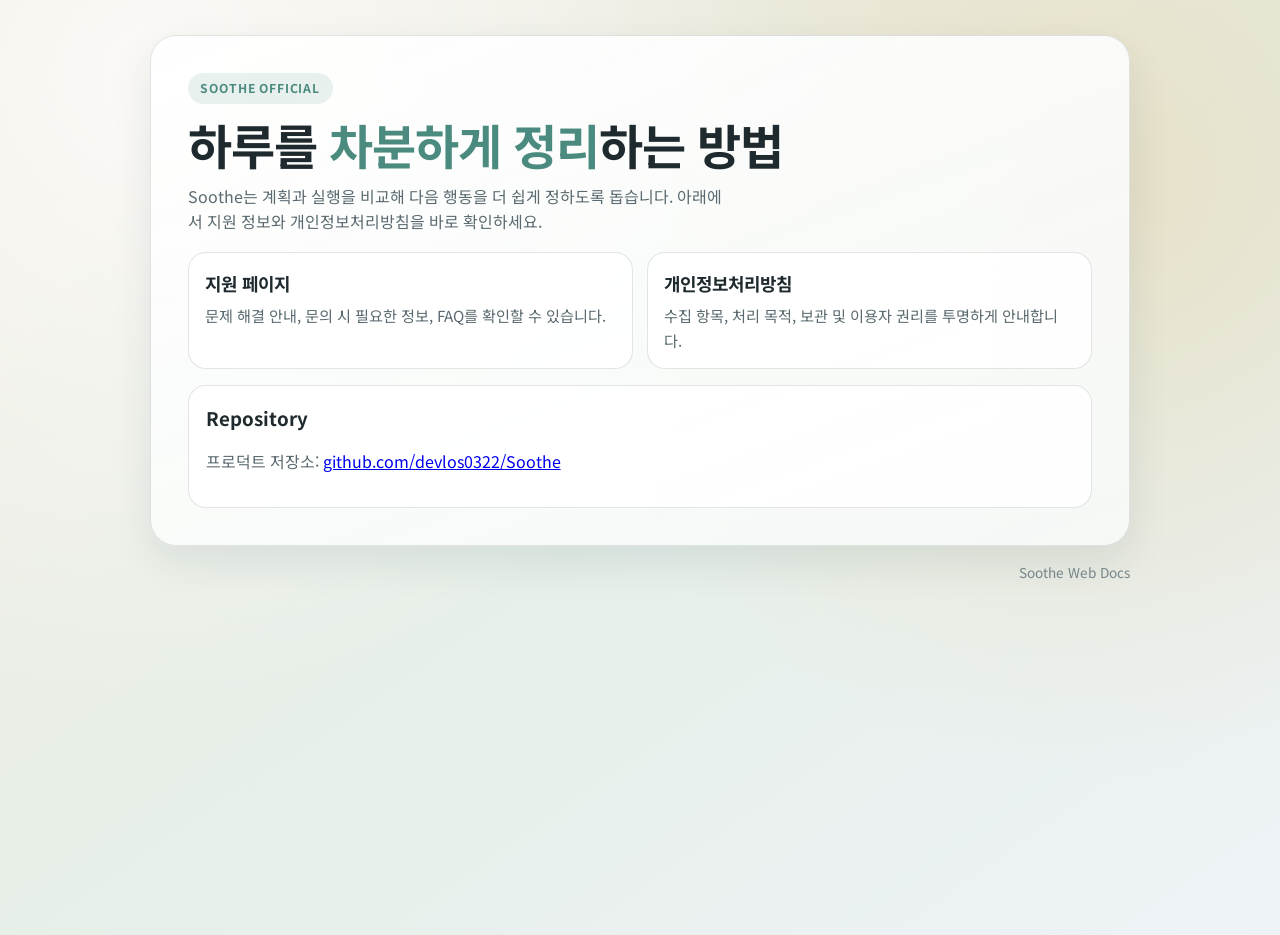
==== index.html @ 37e046bf "공개 웹페이지를 브랜드 톤에 맞춘 반응형 디자인으로 개선" ====
<!doctype html>
<html lang="ko">
<head>
  <meta charset="utf-8">
  <meta name="viewport" content="width=device-width, initial-scale=1">
  <title>Soothe 안내</title>
  <meta name="description" content="Soothe 공식 안내 페이지. 지원과 개인정보처리방침 바로가기.">
  <link rel="preconnect" href="https://fonts.googleapis.com">
  <link rel="preconnect" href="https://fonts.gstatic.com" crossorigin>
  <link href="https://fonts.googleapis.com/css2?family=Noto+Sans+KR:wght@400;500;600;700;800&display=swap" rel="stylesheet">
  <link rel="stylesheet" href="styles.css">
</head>
<body>
  <main class="shell">
    <section class="hero">
      <span class="tag">Soothe Official</span>
      <h1>하루를 <span class="accent-mint">차분하게 정리</span>하는 방법</h1>
      <p class="lead">Soothe는 계획과 실행을 비교해 다음 행동을 더 쉽게 정하도록 돕습니다. 아래에서 지원 정보와 개인정보처리방침을 바로 확인하세요.</p>
      <div class="grid">
        <a class="card" href="support.html">
          <h2>지원 페이지</h2>
          <p>문제 해결 안내, 문의 시 필요한 정보, FAQ를 확인할 수 있습니다.</p>
        </a>
        <a class="card" href="privacy.html">
          <h2>개인정보처리방침</h2>
          <p>수집 항목, 처리 목적, 보관 및 이용자 권리를 투명하게 안내합니다.</p>
        </a>
      </div>
      <div class="section">
        <h3>Repository</h3>
        <p>프로덕트 저장소: <a href="https://github.com/devlos0322/Soothe">github.com/devlos0322/Soothe</a></p>
      </div>
    </section>
    <p class="footer">Soothe Web Docs</p>
  </main>
</body>
</html>
---- styles.css ----
:root {
  --bg: #f4efe6;
  --paper: rgba(255, 255, 255, 0.86);
  --ink: #1f2a2f;
  --muted: #5b6a70;
  --line: rgba(31, 42, 47, 0.12);
  --mint: #4b8a7f;
  --coral: #dd6e5c;
  --sand: #e6c58b;
}

* {
  box-sizing: border-box;
}

body {
  margin: 0;
  min-height: 100vh;
  color: var(--ink);
  background:
    radial-gradient(circle at 12% 8%, rgba(255, 255, 255, 0.72) 0%, transparent 45%),
    radial-gradient(circle at 88% 20%, rgba(230, 197, 139, 0.34) 0%, transparent 44%),
    linear-gradient(145deg, #f2ebe0 0%, #e6efe8 52%, #eef3f7 100%);
  font-family: "Pretendard", "Noto Sans KR", "Apple SD Gothic Neo", sans-serif;
  line-height: 1.6;
}

.shell {
  width: min(980px, calc(100% - 2rem));
  margin: 2.2rem auto 2.8rem;
}

.hero {
  background: linear-gradient(160deg, rgba(255, 255, 255, 0.92), rgba(246, 250, 248, 0.88));
  border: 1px solid var(--line);
  border-radius: 26px;
  box-shadow: 0 16px 42px rgba(16, 44, 50, 0.09);
  padding: 2rem;
}

.tag {
  display: inline-flex;
  gap: 0.4rem;
  align-items: center;
  font-size: 0.76rem;
  font-weight: 700;
  letter-spacing: 0.07em;
  text-transform: uppercase;
  color: var(--mint);
  background: rgba(75, 138, 127, 0.12);
  border-radius: 999px;
  padding: 0.35rem 0.78rem;
}

h1 {
  margin: 0.85rem 0 0;
  font-size: clamp(1.9rem, 5.4vw, 3rem);
  line-height: 1.15;
  letter-spacing: -0.02em;
}

.lead {
  margin-top: 0.7rem;
  color: var(--muted);
  max-width: 60ch;
}

.nav {
  display: flex;
  gap: 0.6rem;
  flex-wrap: wrap;
  margin-top: 1rem;
}

.pill {
  text-decoration: none;
  color: var(--ink);
  border: 1px solid var(--line);
  border-radius: 999px;
  padding: 0.42rem 0.92rem;
  font-weight: 600;
  background: rgba(255, 255, 255, 0.8);
}

.pill:hover {
  border-color: rgba(75, 138, 127, 0.42);
}

.grid {
  margin-top: 1.05rem;
  display: grid;
  gap: 0.9rem;
  grid-template-columns: repeat(auto-fit, minmax(220px, 1fr));
}

.card {
  text-decoration: none;
  color: inherit;
  background: var(--paper);
  border: 1px solid var(--line);
  border-radius: 18px;
  padding: 1rem;
  display: block;
}

.card h2 {
  margin: 0;
  font-size: 1.12rem;
}

.card p {
  margin: 0.38rem 0 0;
  color: var(--muted);
  font-size: 0.95rem;
}

.section {
  margin-top: 1rem;
  background: var(--paper);
  border-radius: 18px;
  border: 1px solid var(--line);
  padding: 1.05rem;
}

.section h2,
.section h3 {
  margin: 0;
}

.section p,
.section li {
  color: var(--muted);
}

.section ul {
  margin: 0.52rem 0 0;
  padding-left: 1.1rem;
}

.split {
  display: grid;
  gap: 0.9rem;
  grid-template-columns: 1fr;
  margin-top: 0.9rem;
}

.footer {
  margin-top: 1rem;
  text-align: right;
  color: #76858a;
  font-size: 0.85rem;
}

.accent-coral {
  color: var(--coral);
}

.accent-mint {
  color: var(--mint);
}

@media (min-width: 800px) {
  .hero {
    padding: 2.3rem;
  }

  .split {
    grid-template-columns: 1fr 1fr;
  }
}
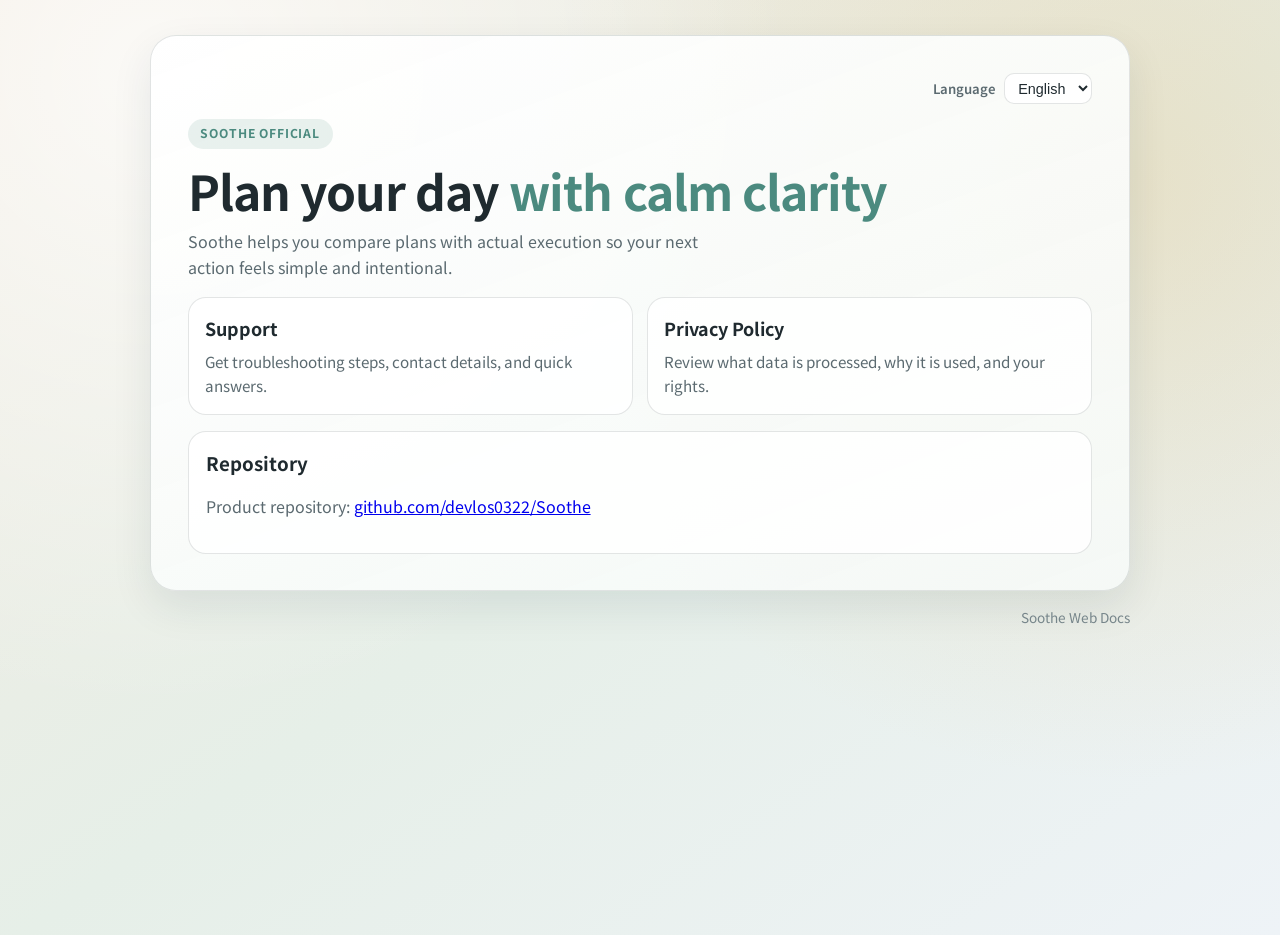
==== commit 1208be6c: "문의 채널을 이메일로 변경하고 한국어/영어/일본어/중국어 선택 기능을 추가" ====
--- a/index.html
+++ b/index.html
@@ -1,37 +1,47 @@
 <!doctype html>
-<html lang="ko">
+<html lang="en">
 <head>
   <meta charset="utf-8">
   <meta name="viewport" content="width=device-width, initial-scale=1">
-  <title>Soothe 안내</title>
-  <meta name="description" content="Soothe 공식 안내 페이지. 지원과 개인정보처리방침 바로가기.">
+  <title>Soothe Guide</title>
+  <meta name="description" content="Soothe official page with support and privacy policy links.">
   <link rel="preconnect" href="https://fonts.googleapis.com">
   <link rel="preconnect" href="https://fonts.gstatic.com" crossorigin>
   <link href="https://fonts.googleapis.com/css2?family=Noto+Sans+KR:wght@400;500;600;700;800&display=swap" rel="stylesheet">
   <link rel="stylesheet" href="styles.css">
 </head>
-<body>
+<body data-page="index">
   <main class="shell">
     <section class="hero">
-      <span class="tag">Soothe Official</span>
-      <h1>하루를 <span class="accent-mint">차분하게 정리</span>하는 방법</h1>
-      <p class="lead">Soothe는 계획과 실행을 비교해 다음 행동을 더 쉽게 정하도록 돕습니다. 아래에서 지원 정보와 개인정보처리방침을 바로 확인하세요.</p>
+      <div class="utility">
+        <label for="languageSelect" data-i18n="ui.language">Language</label>
+        <select id="languageSelect" class="lang-select" aria-label="Language selector">
+          <option value="en">English</option>
+          <option value="ko">한국어</option>
+          <option value="ja">日本語</option>
+          <option value="zh">中文</option>
+        </select>
+      </div>
+      <span class="tag" data-i18n="tag">Soothe Official</span>
+      <h1><span data-i18n="hero.title.pre">Plan your day</span> <span class="accent-mint" data-i18n="hero.title.accent">with calm clarity</span></h1>
+      <p class="lead" data-i18n="hero.lead">Soothe helps you compare plans with actual execution so your next action feels simple and intentional.</p>
       <div class="grid">
         <a class="card" href="support.html">
-          <h2>지원 페이지</h2>
-          <p>문제 해결 안내, 문의 시 필요한 정보, FAQ를 확인할 수 있습니다.</p>
+          <h2 data-i18n="card.support.title">Support</h2>
+          <p data-i18n="card.support.body">Get troubleshooting steps, contact details, and quick answers.</p>
         </a>
         <a class="card" href="privacy.html">
-          <h2>개인정보처리방침</h2>
-          <p>수집 항목, 처리 목적, 보관 및 이용자 권리를 투명하게 안내합니다.</p>
+          <h2 data-i18n="card.privacy.title">Privacy Policy</h2>
+          <p data-i18n="card.privacy.body">Review what data is processed, why it is used, and your rights.</p>
         </a>
       </div>
       <div class="section">
-        <h3>Repository</h3>
-        <p>프로덕트 저장소: <a href="https://github.com/devlos0322/Soothe">github.com/devlos0322/Soothe</a></p>
+        <h3 data-i18n="repo.title">Repository</h3>
+        <p><span data-i18n="repo.label">Product repository:</span> <a href="https://github.com/devlos0322/Soothe">github.com/devlos0322/Soothe</a></p>
       </div>
     </section>
-    <p class="footer">Soothe Web Docs</p>
+    <p class="footer" data-i18n="footer">Soothe Web Docs</p>
   </main>
+  <script src="i18n.js"></script>
 </body>
 </html>
--- a/styles.css
+++ b/styles.css
@@ -36,6 +36,29 @@
   border-radius: 26px;
   box-shadow: 0 16px 42px rgba(16, 44, 50, 0.09);
   padding: 2rem;
+}
+
+.utility {
+  display: flex;
+  justify-content: flex-end;
+  align-items: center;
+  gap: 0.55rem;
+  margin-bottom: 0.9rem;
+}
+
+.utility label {
+  font-size: 0.82rem;
+  color: var(--muted);
+  font-weight: 600;
+}
+
+.lang-select {
+  border: 1px solid var(--line);
+  border-radius: 10px;
+  background: rgba(255, 255, 255, 0.88);
+  color: var(--ink);
+  padding: 0.35rem 0.56rem;
+  font-size: 0.9rem;
 }
 
 .tag {
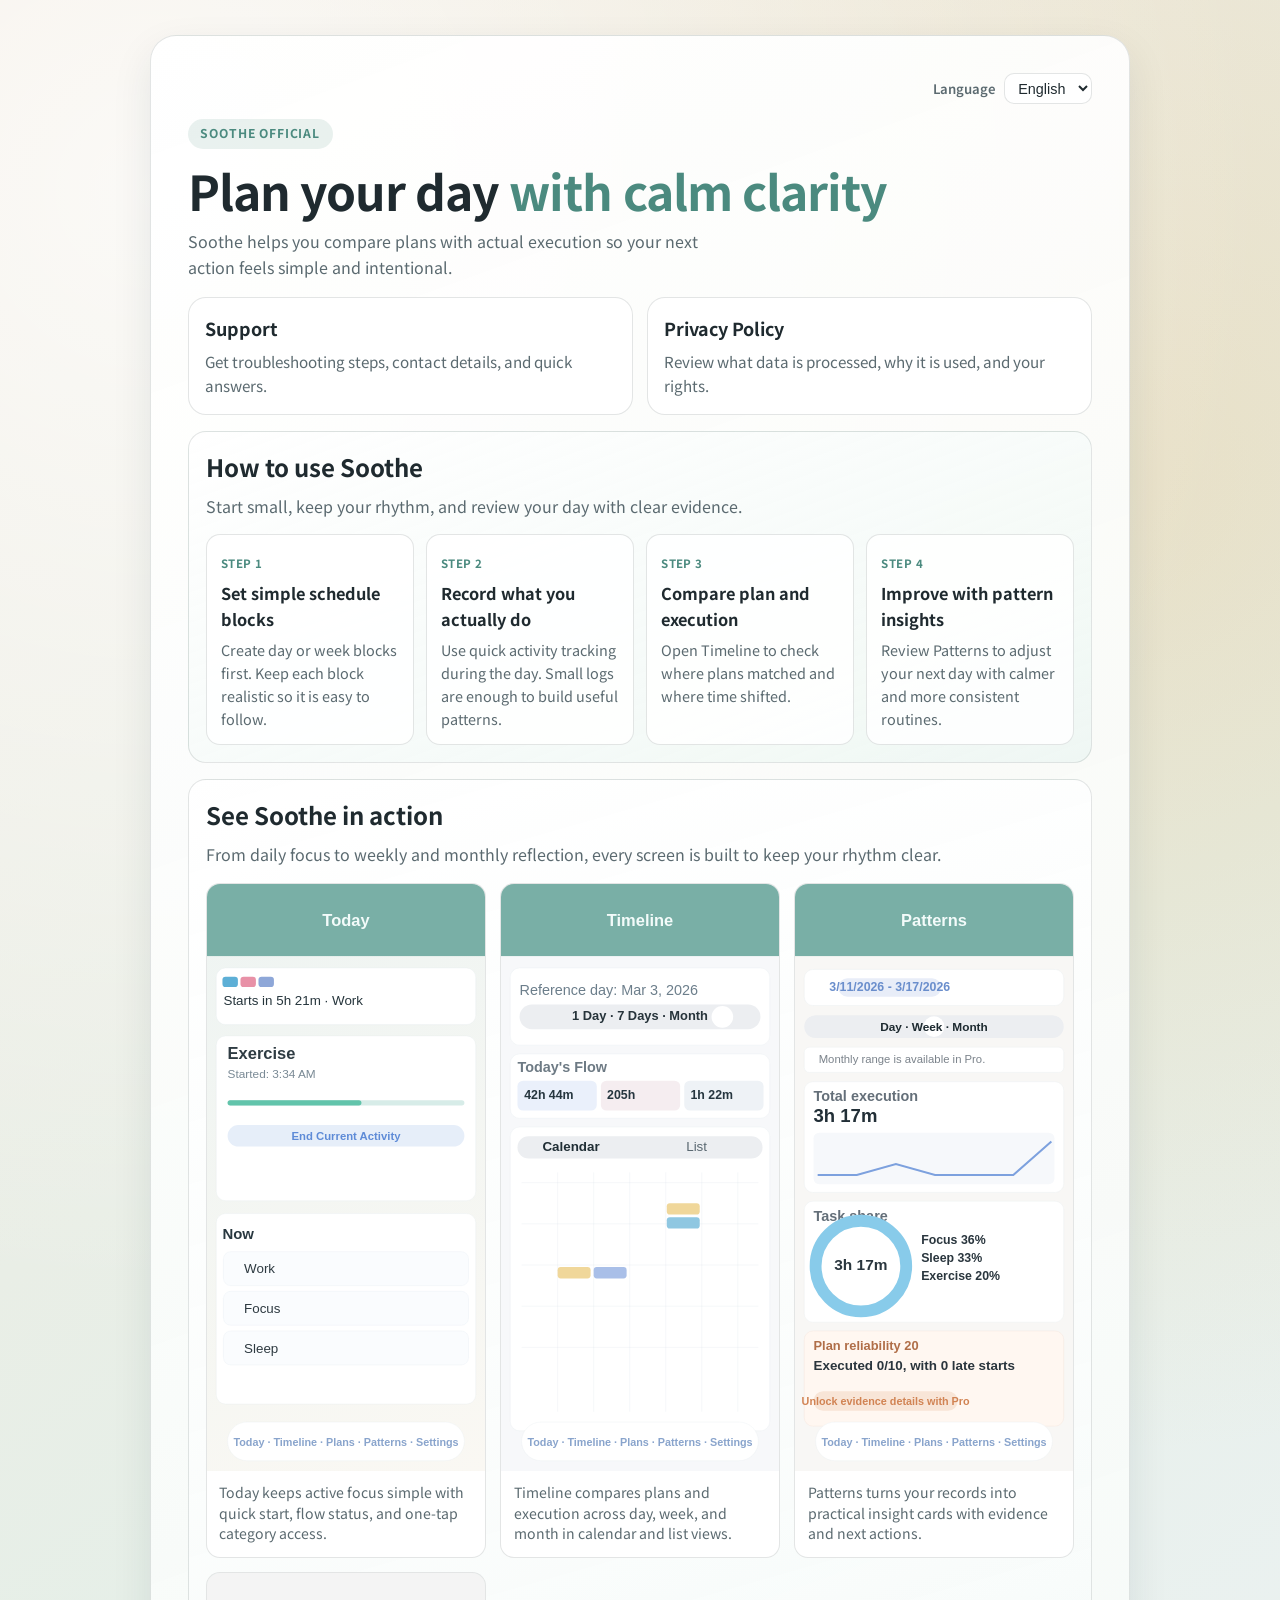
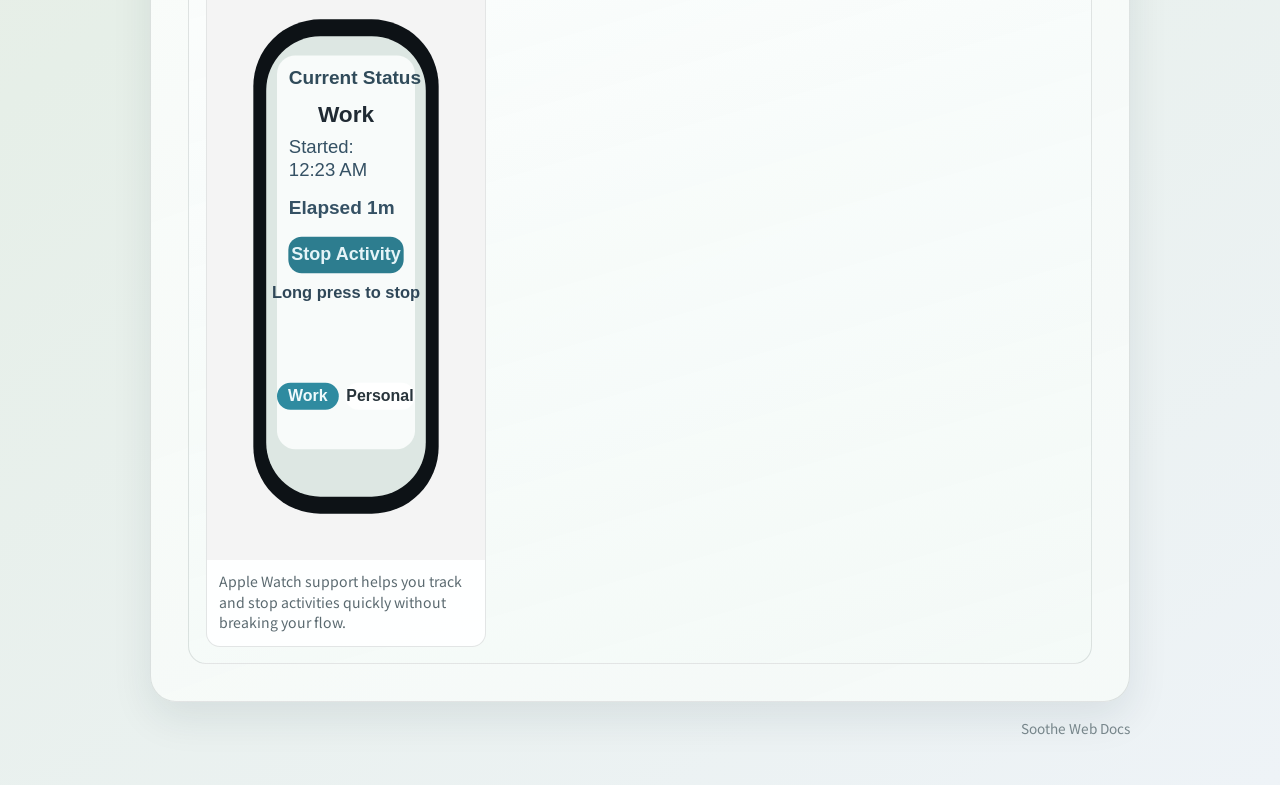
==== commit fa5c09a2: "마케팅 페이지에 사용 화면 쇼케이스와 지원 가이드를 추가하고 저장소 노출을 제거" ====
--- a/index.html
+++ b/index.html
@@ -35,10 +35,55 @@
           <p data-i18n="card.privacy.body">Review what data is processed, why it is used, and your rights.</p>
         </a>
       </div>
-      <div class="section">
-        <h3 data-i18n="repo.title">Repository</h3>
-        <p><span data-i18n="repo.label">Product repository:</span> <a href="https://github.com/devlos0322/Soothe">github.com/devlos0322/Soothe</a></p>
-      </div>
+      <section class="section howto">
+        <h2 data-i18n="usage.title">How to use Soothe</h2>
+        <p class="usage-lead" data-i18n="usage.lead">Start small, keep your rhythm, and review your day with clear evidence.</p>
+        <div class="usage-grid">
+          <article class="usage-step">
+            <span class="usage-index" data-i18n="usage.step1.index">Step 1</span>
+            <h3 data-i18n="usage.step1.title">Set simple schedule blocks</h3>
+            <p data-i18n="usage.step1.body">Create day or week blocks first. Keep each block realistic so it is easy to follow.</p>
+          </article>
+          <article class="usage-step">
+            <span class="usage-index" data-i18n="usage.step2.index">Step 2</span>
+            <h3 data-i18n="usage.step2.title">Record what you actually do</h3>
+            <p data-i18n="usage.step2.body">Use quick activity tracking during the day. Small logs are enough to build useful patterns.</p>
+          </article>
+          <article class="usage-step">
+            <span class="usage-index" data-i18n="usage.step3.index">Step 3</span>
+            <h3 data-i18n="usage.step3.title">Compare plan and execution</h3>
+            <p data-i18n="usage.step3.body">Open Timeline to check where plans matched and where time shifted.</p>
+          </article>
+          <article class="usage-step">
+            <span class="usage-index" data-i18n="usage.step4.index">Step 4</span>
+            <h3 data-i18n="usage.step4.title">Improve with pattern insights</h3>
+            <p data-i18n="usage.step4.body">Review Patterns to adjust your next day with calmer and more consistent routines.</p>
+          </article>
+        </div>
+      </section>
+
+      <section class="section showcase">
+        <h2 data-i18n="showcase.title">See Soothe in action</h2>
+        <p class="usage-lead" data-i18n="showcase.lead">From daily focus to weekly and monthly reflection, every screen is built to keep your rhythm clear.</p>
+        <div class="showcase-grid">
+          <figure class="shot">
+            <img src="assets/showcase-today.svg" alt="Soothe Today screen preview">
+            <figcaption data-i18n="showcase.today">Today keeps active focus simple with quick start, flow status, and one-tap category access.</figcaption>
+          </figure>
+          <figure class="shot">
+            <img src="assets/showcase-timeline.svg" alt="Soothe Timeline screen preview">
+            <figcaption data-i18n="showcase.timeline">Timeline compares plans and execution across day, week, and month in calendar and list views.</figcaption>
+          </figure>
+          <figure class="shot">
+            <img src="assets/showcase-patterns.svg" alt="Soothe Patterns screen preview">
+            <figcaption data-i18n="showcase.patterns">Patterns turns your records into practical insight cards with evidence and next actions.</figcaption>
+          </figure>
+          <figure class="shot">
+            <img src="assets/showcase-watch.svg" alt="Soothe Apple Watch screen preview">
+            <figcaption data-i18n="showcase.watch">Apple Watch support helps you track and stop activities quickly without breaking your flow.</figcaption>
+          </figure>
+        </div>
+      </section>
     </section>
     <p class="footer" data-i18n="footer">Soothe Web Docs</p>
   </main>
--- a/styles.css
+++ b/styles.css
@@ -160,6 +160,92 @@
   padding-left: 1.1rem;
 }
 
+.howto {
+  background: linear-gradient(160deg, rgba(255, 255, 255, 0.95), rgba(236, 246, 242, 0.78));
+}
+
+.usage-lead {
+  margin: 0.45rem 0 0;
+  color: var(--muted);
+}
+
+.usage-grid {
+  margin-top: 0.9rem;
+  display: grid;
+  gap: 0.75rem;
+  grid-template-columns: repeat(auto-fit, minmax(200px, 1fr));
+}
+
+.support-guide {
+  background: linear-gradient(165deg, rgba(255, 255, 255, 0.95), rgba(241, 248, 255, 0.86));
+}
+
+.support-grid {
+  grid-template-columns: repeat(auto-fit, minmax(210px, 1fr));
+}
+
+.usage-step {
+  border: 1px solid var(--line);
+  border-radius: 14px;
+  padding: 0.88rem;
+  background: rgba(255, 255, 255, 0.84);
+}
+
+.usage-index {
+  display: inline-flex;
+  align-items: center;
+  font-size: 0.72rem;
+  letter-spacing: 0.04em;
+  color: var(--mint);
+  font-weight: 700;
+  text-transform: uppercase;
+}
+
+.usage-step h3 {
+  margin: 0.32rem 0 0;
+  font-size: 1.02rem;
+}
+
+.usage-step p {
+  margin: 0.36rem 0 0;
+  color: var(--muted);
+  font-size: 0.9rem;
+}
+
+.showcase {
+  background: linear-gradient(164deg, rgba(255, 255, 255, 0.95), rgba(243, 249, 247, 0.84));
+}
+
+.showcase-grid {
+  margin-top: 0.95rem;
+  display: grid;
+  gap: 0.9rem;
+  grid-template-columns: repeat(auto-fit, minmax(220px, 1fr));
+}
+
+.shot {
+  margin: 0;
+  border: 1px solid var(--line);
+  border-radius: 14px;
+  background: rgba(255, 255, 255, 0.88);
+  overflow: hidden;
+}
+
+.shot img {
+  width: 100%;
+  display: block;
+  aspect-ratio: 9 / 19;
+  object-fit: cover;
+  background: linear-gradient(160deg, rgba(75, 138, 127, 0.15), rgba(230, 197, 139, 0.18));
+}
+
+.shot figcaption {
+  padding: 0.72rem 0.8rem 0.82rem;
+  color: var(--muted);
+  font-size: 0.88rem;
+  line-height: 1.45;
+}
+
 .split {
   display: grid;
   gap: 0.9rem;
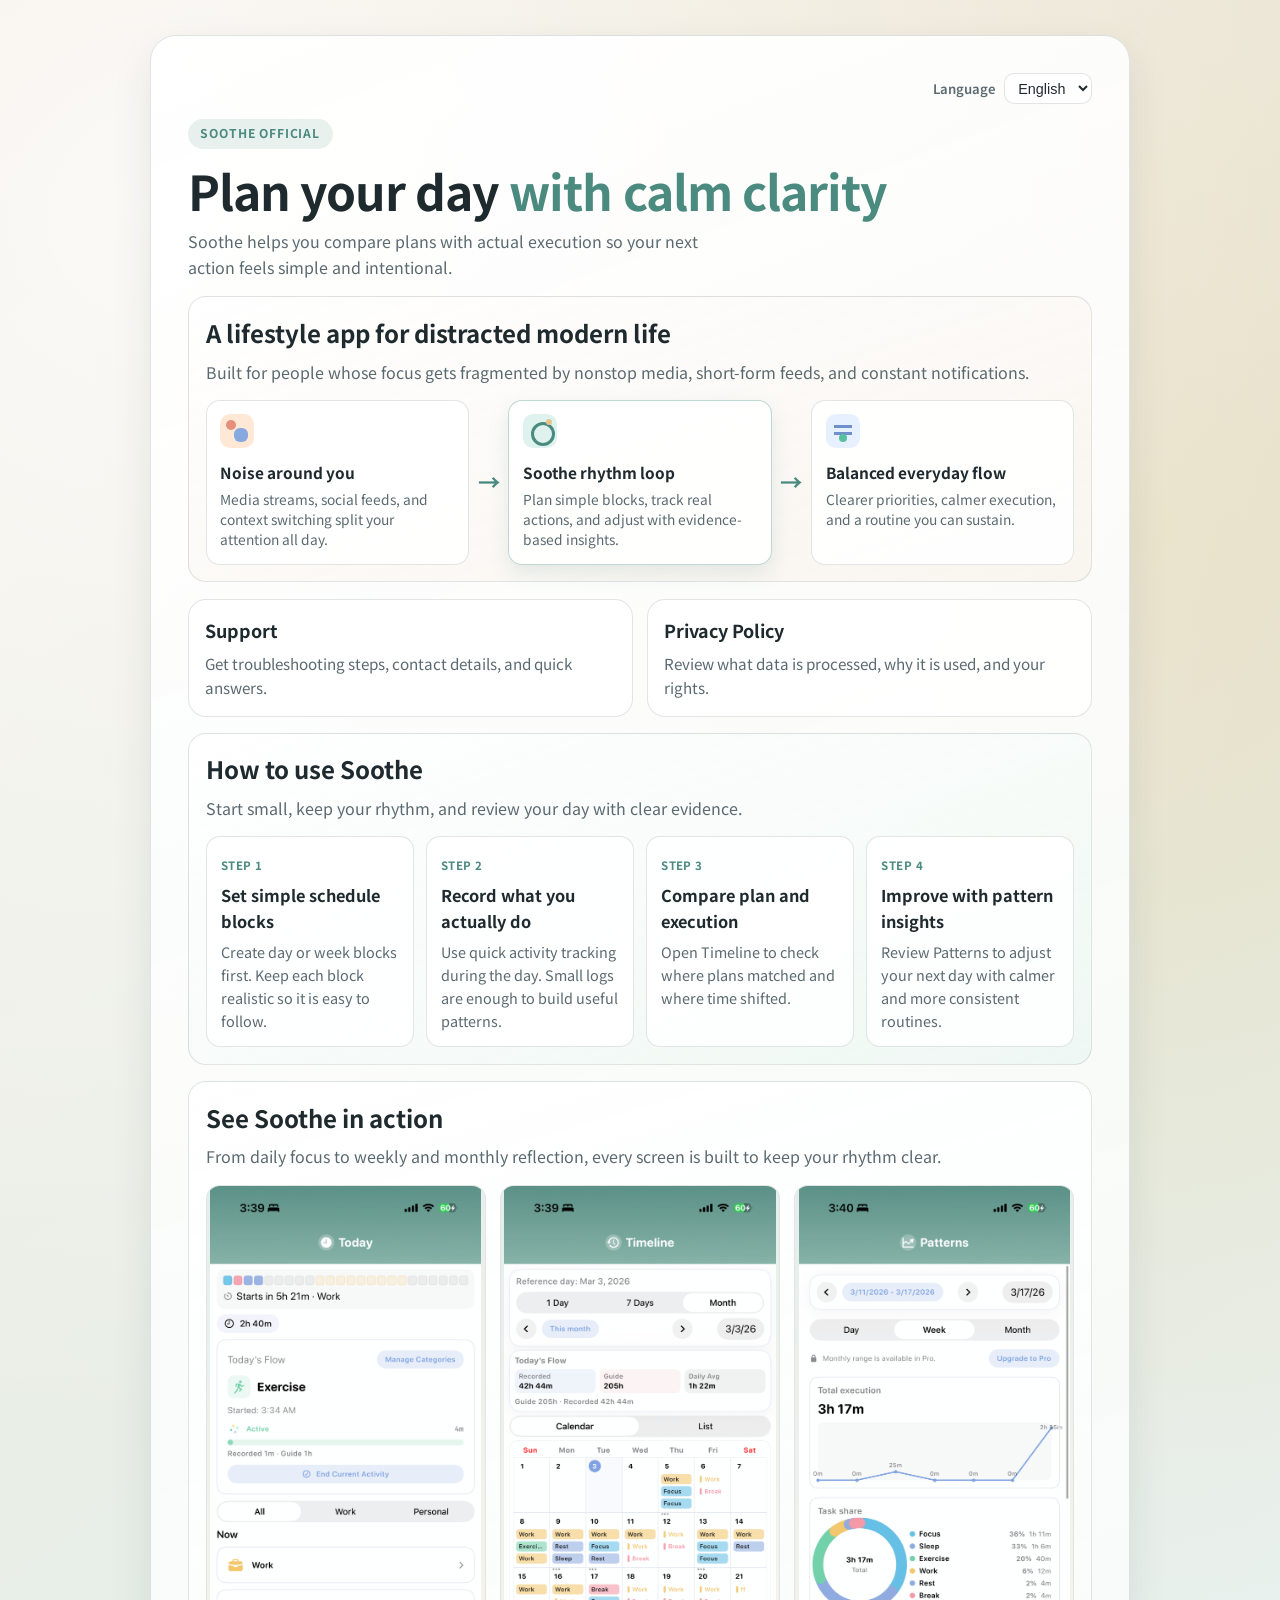
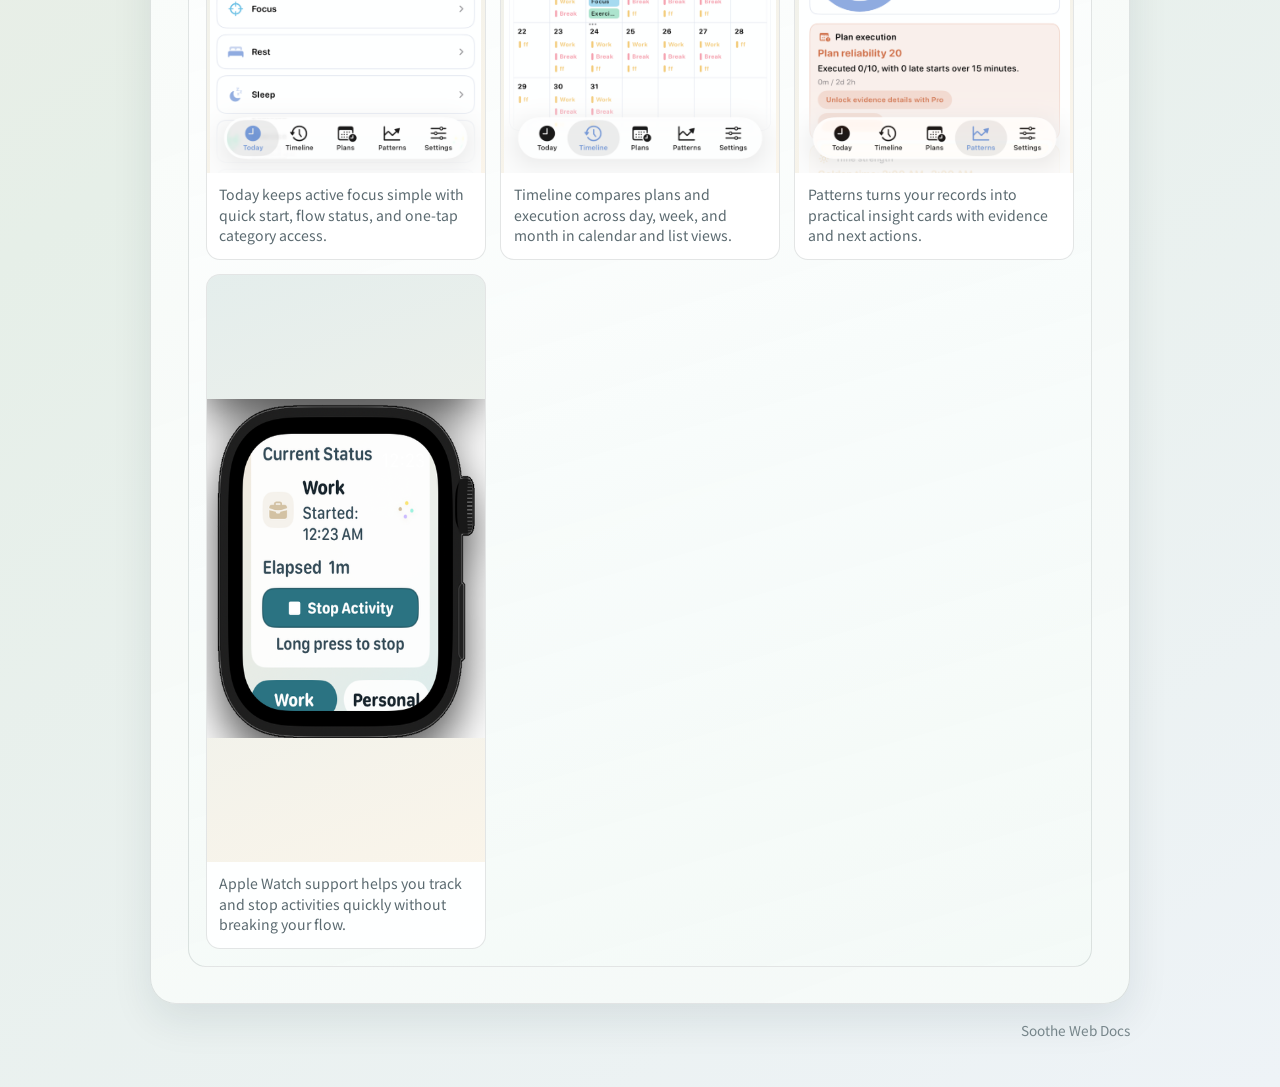
==== commit ae9cc57b: "마케팅 랜딩에 라이프스타일 도식 설명을 추가하고 원본 앱 스크린샷으로 쇼케이스를 교체" ====
--- a/index.html
+++ b/index.html
@@ -25,6 +25,31 @@
       <span class="tag" data-i18n="tag">Soothe Official</span>
       <h1><span data-i18n="hero.title.pre">Plan your day</span> <span class="accent-mint" data-i18n="hero.title.accent">with calm clarity</span></h1>
       <p class="lead" data-i18n="hero.lead">Soothe helps you compare plans with actual execution so your next action feels simple and intentional.</p>
+
+      <section class="section lifestyle">
+        <h2 data-i18n="lifestyle.title">A lifestyle app for distracted modern life</h2>
+        <p class="usage-lead" data-i18n="lifestyle.lead">Built for people whose focus gets fragmented by nonstop media, short-form feeds, and constant notifications.</p>
+        <div class="diagram" aria-label="Soothe lifestyle diagram">
+          <article class="diagram-card">
+            <span class="flat-icon media" aria-hidden="true"></span>
+            <h3 data-i18n="lifestyle.left.title">Noise around you</h3>
+            <p data-i18n="lifestyle.left.body">Media streams, social feeds, and context switching split your attention all day.</p>
+          </article>
+          <div class="diagram-arrow" aria-hidden="true">→</div>
+          <article class="diagram-card emphasis">
+            <span class="flat-icon soothe" aria-hidden="true"></span>
+            <h3 data-i18n="lifestyle.center.title">Soothe rhythm loop</h3>
+            <p data-i18n="lifestyle.center.body">Plan simple blocks, track real actions, and adjust with evidence-based insights.</p>
+          </article>
+          <div class="diagram-arrow" aria-hidden="true">→</div>
+          <article class="diagram-card">
+            <span class="flat-icon balance" aria-hidden="true"></span>
+            <h3 data-i18n="lifestyle.right.title">Balanced everyday flow</h3>
+            <p data-i18n="lifestyle.right.body">Clearer priorities, calmer execution, and a routine you can sustain.</p>
+          </article>
+        </div>
+      </section>
+
       <div class="grid">
         <a class="card" href="support.html">
           <h2 data-i18n="card.support.title">Support</h2>
@@ -67,19 +92,19 @@
         <p class="usage-lead" data-i18n="showcase.lead">From daily focus to weekly and monthly reflection, every screen is built to keep your rhythm clear.</p>
         <div class="showcase-grid">
           <figure class="shot">
-            <img src="assets/showcase-today.svg" alt="Soothe Today screen preview">
+            <img src="assets/showcase-today.png" alt="Soothe Today screen preview">
             <figcaption data-i18n="showcase.today">Today keeps active focus simple with quick start, flow status, and one-tap category access.</figcaption>
           </figure>
           <figure class="shot">
-            <img src="assets/showcase-timeline.svg" alt="Soothe Timeline screen preview">
+            <img src="assets/showcase-timeline.png" alt="Soothe Timeline screen preview">
             <figcaption data-i18n="showcase.timeline">Timeline compares plans and execution across day, week, and month in calendar and list views.</figcaption>
           </figure>
           <figure class="shot">
-            <img src="assets/showcase-patterns.svg" alt="Soothe Patterns screen preview">
+            <img src="assets/showcase-patterns.png" alt="Soothe Patterns screen preview">
             <figcaption data-i18n="showcase.patterns">Patterns turns your records into practical insight cards with evidence and next actions.</figcaption>
           </figure>
           <figure class="shot">
-            <img src="assets/showcase-watch.svg" alt="Soothe Apple Watch screen preview">
+            <img src="assets/showcase-watch.png" alt="Soothe Apple Watch screen preview">
             <figcaption data-i18n="showcase.watch">Apple Watch support helps you track and stop activities quickly without breaking your flow.</figcaption>
           </figure>
         </div>
--- a/styles.css
+++ b/styles.css
@@ -216,6 +216,139 @@
   background: linear-gradient(164deg, rgba(255, 255, 255, 0.95), rgba(243, 249, 247, 0.84));
 }
 
+.lifestyle {
+  background: linear-gradient(162deg, rgba(255, 255, 255, 0.96), rgba(248, 243, 236, 0.86));
+}
+
+.diagram {
+  margin-top: 0.9rem;
+  display: grid;
+  grid-template-columns: 1fr auto 1fr auto 1fr;
+  gap: 0.55rem;
+  align-items: stretch;
+}
+
+.diagram-card {
+  border: 1px solid var(--line);
+  border-radius: 14px;
+  background: rgba(255, 255, 255, 0.9);
+  padding: 0.84rem;
+}
+
+.diagram-card.emphasis {
+  border-color: rgba(75, 138, 127, 0.34);
+  box-shadow: 0 8px 20px rgba(75, 138, 127, 0.14);
+}
+
+.diagram-card h3 {
+  margin: 0.35rem 0 0;
+  font-size: 0.96rem;
+}
+
+.diagram-card p {
+  margin: 0.34rem 0 0;
+  font-size: 0.86rem;
+  line-height: 1.45;
+}
+
+.diagram-arrow {
+  display: grid;
+  place-items: center;
+  color: var(--mint);
+  font-size: 1.4rem;
+  font-weight: 700;
+}
+
+.flat-icon {
+  width: 34px;
+  height: 34px;
+  border-radius: 10px;
+  display: inline-block;
+  position: relative;
+}
+
+.flat-icon.media {
+  background: #ffe8d6;
+}
+
+.flat-icon.media::before,
+.flat-icon.media::after {
+  content: "";
+  position: absolute;
+  border-radius: 6px;
+  background: #e58f7c;
+}
+
+.flat-icon.media::before {
+  width: 10px;
+  height: 10px;
+  left: 6px;
+  top: 6px;
+}
+
+.flat-icon.media::after {
+  width: 14px;
+  height: 14px;
+  right: 6px;
+  bottom: 6px;
+  background: #86a9df;
+}
+
+.flat-icon.soothe {
+  background: #dff2ee;
+}
+
+.flat-icon.soothe::before,
+.flat-icon.soothe::after {
+  content: "";
+  position: absolute;
+  border-radius: 999px;
+}
+
+.flat-icon.soothe::before {
+  width: 18px;
+  height: 18px;
+  left: 8px;
+  top: 8px;
+  border: 3px solid #4b8a7f;
+}
+
+.flat-icon.soothe::after {
+  width: 6px;
+  height: 6px;
+  right: 5px;
+  top: 5px;
+  background: #e6c58b;
+}
+
+.flat-icon.balance {
+  background: #e7f0ff;
+}
+
+.flat-icon.balance::before,
+.flat-icon.balance::after {
+  content: "";
+  position: absolute;
+}
+
+.flat-icon.balance::before {
+  width: 18px;
+  height: 3px;
+  background: #6f91cb;
+  left: 8px;
+  top: 11px;
+  box-shadow: 0 7px 0 #6f91cb;
+}
+
+.flat-icon.balance::after {
+  width: 8px;
+  height: 8px;
+  border-radius: 50%;
+  background: #58bf9f;
+  left: 13px;
+  bottom: 6px;
+}
+
 .showcase-grid {
   margin-top: 0.95rem;
   display: grid;
@@ -235,7 +368,7 @@
   width: 100%;
   display: block;
   aspect-ratio: 9 / 19;
-  object-fit: cover;
+  object-fit: contain;
   background: linear-gradient(160deg, rgba(75, 138, 127, 0.15), rgba(230, 197, 139, 0.18));
 }
 
@@ -277,3 +410,14 @@
     grid-template-columns: 1fr 1fr;
   }
 }
+
+@media (max-width: 860px) {
+  .diagram {
+    grid-template-columns: 1fr;
+  }
+
+  .diagram-arrow {
+    transform: rotate(90deg);
+    justify-self: center;
+  }
+}
